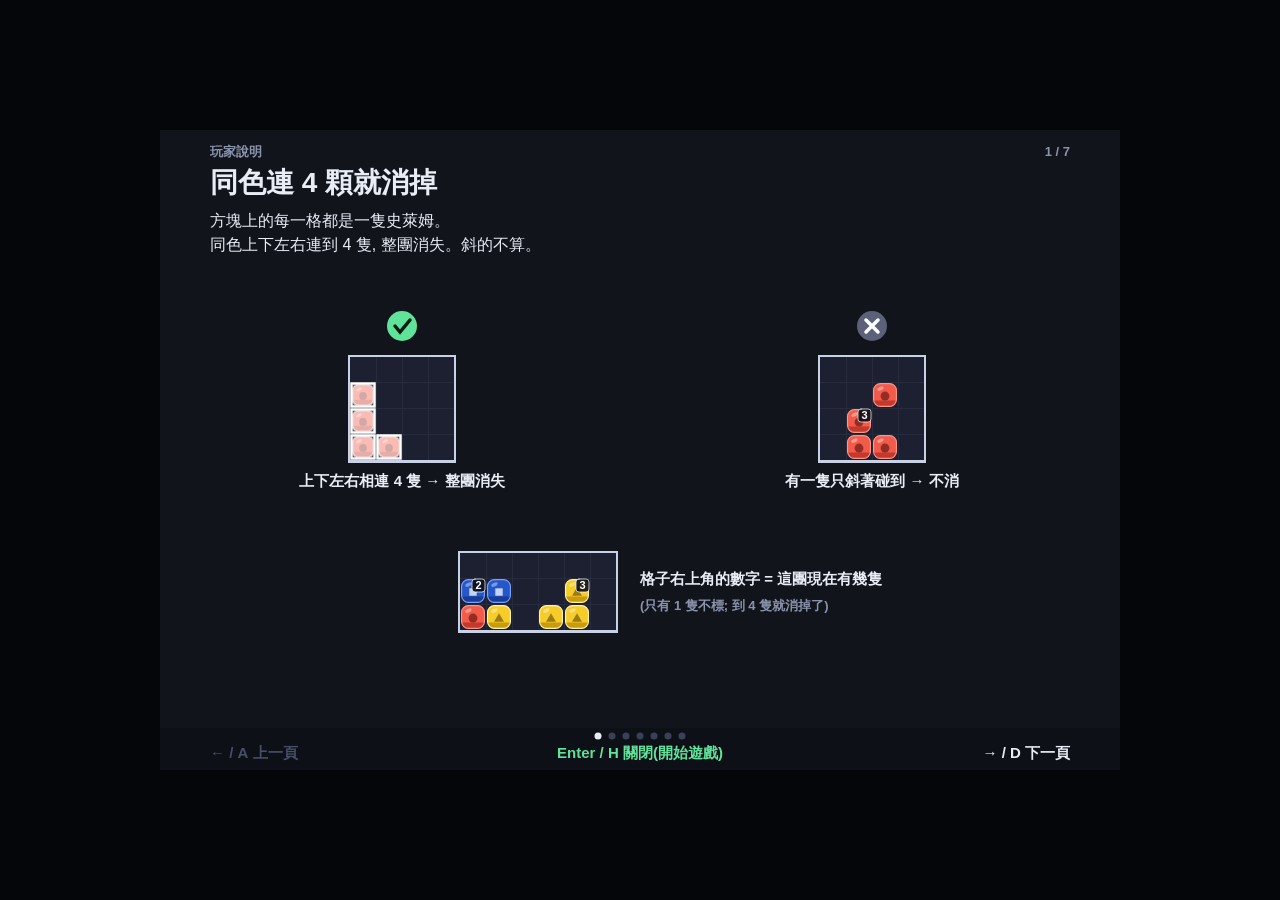
==== game/index.html @ 938ed3f3 "[other] [史萊姆擴張] 專案初始納管, 含 v13 可玩版本與歷次規格、討論、試玩回饋 Co-Authored-By: Claude Opus 5.5 (1M context) <norepl" ====
<!DOCTYPE html>
<html lang="zh-Hant">
<head>
<meta charset="utf-8">
<title>史萊姆擴張 - Demo (spec v13)</title>
<link rel="stylesheet" href="style.css">
</head>
<body>
<div id="stage">
  <canvas id="game"></canvas>
</div>
<script src="art/art.js"></script>
<script src="game.js"></script>
</body>
</html>
---- game/style.css ----
html, body {
  margin: 0;
  padding: 0;
  width: 100%;
  height: 100%;
  background: #05060a;
  overflow: hidden;
}

#stage {
  width: 100%;
  height: 100%;
  display: flex;
  align-items: center;
  justify-content: center;
}

#game {
  display: block;
  background: #05060a;
  user-select: none;
}
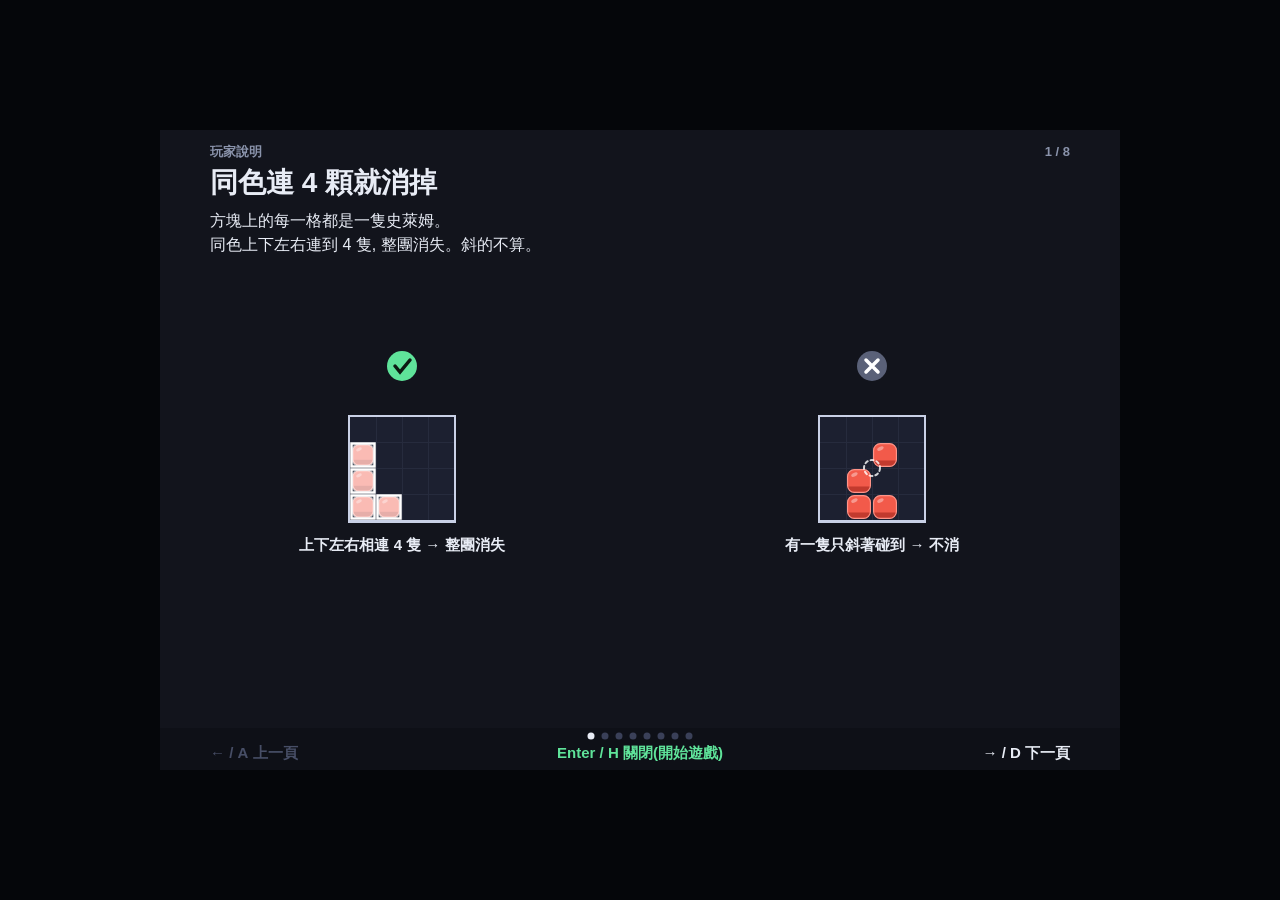
==== commit 36aad8bc: "[feat] [史萊姆擴張] v15 可試玩版本實作完成, 進入第 6 輪試玩 Co-Authored-By: Claude Opus 5.5 (1M context) <noreply@anthro" ====
--- a/game/index.html
+++ b/game/index.html
@@ -2,7 +2,7 @@
 <html lang="zh-Hant">
 <head>
 <meta charset="utf-8">
-<title>史萊姆擴張 - Demo (spec v13)</title>
+<title>史萊姆擴張 - Demo (spec v15)</title>
 <link rel="stylesheet" href="style.css">
 </head>
 <body>
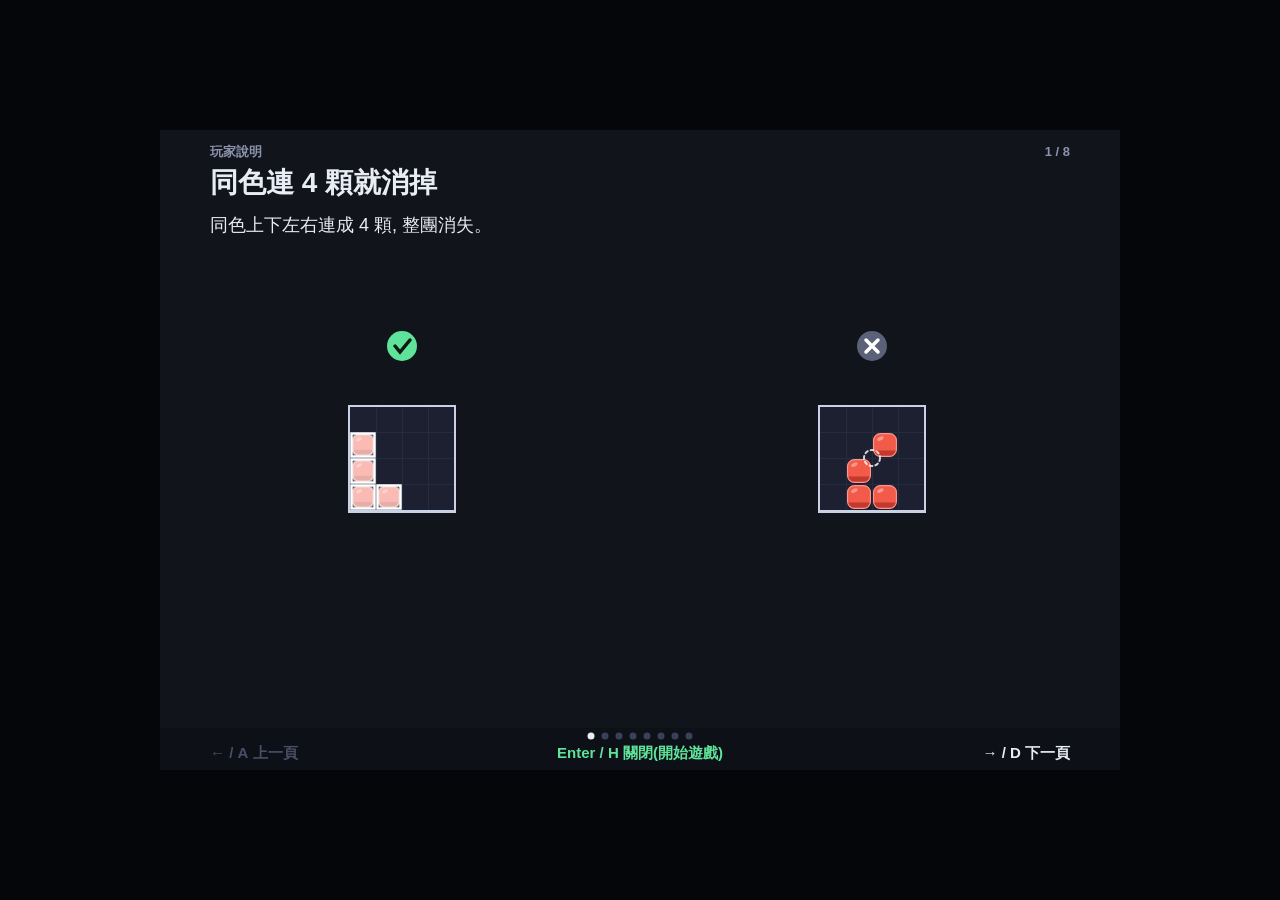
==== commit 27d642f0: "[feat] [史萊姆擴張] v18 可試玩版本實作完成, 進入第 7 輪試玩 Co-Authored-By: Claude Opus 5.5 (1M context) <noreply@anthro" ====
--- a/game/index.html
+++ b/game/index.html
@@ -2,7 +2,7 @@
 <html lang="zh-Hant">
 <head>
 <meta charset="utf-8">
-<title>史萊姆擴張 - Demo (spec v15)</title>
+<title>史萊姆擴張 - Demo (spec v18)</title>
 <link rel="stylesheet" href="style.css">
 </head>
 <body>
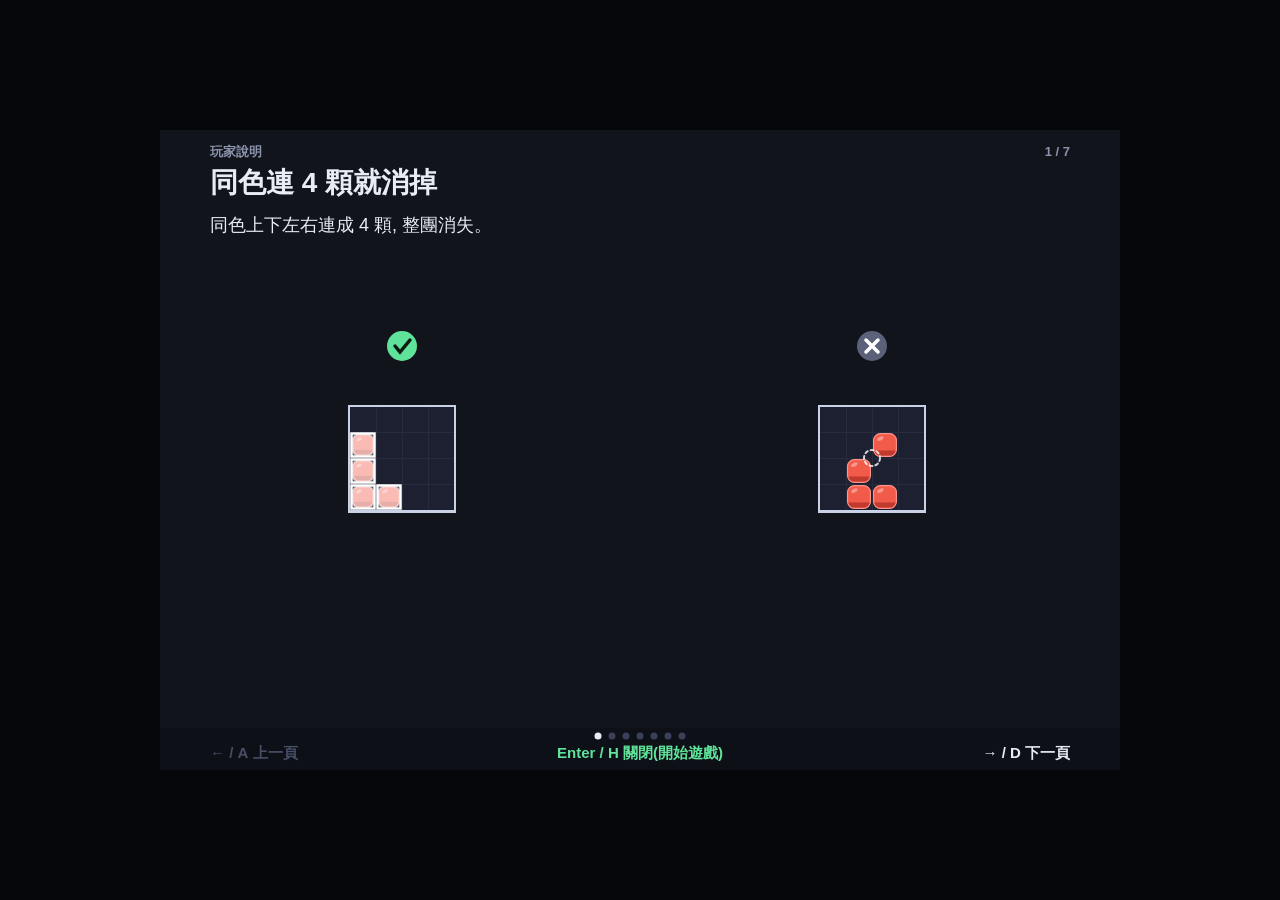
==== commit dfa692cd: "[feat] [史萊姆擴張] v22 可試玩版本實作完成, 進入第 9 輪試玩 Co-Authored-By: Claude Opus 5.5 <noreply@anthropic.com>" ====
--- a/game/index.html
+++ b/game/index.html
@@ -2,7 +2,7 @@
 <html lang="zh-Hant">
 <head>
 <meta charset="utf-8">
-<title>史萊姆擴張 - Demo (spec v18)</title>
+<title>史萊姆擴張 - Demo (spec v22)</title>
 <link rel="stylesheet" href="style.css">
 </head>
 <body>
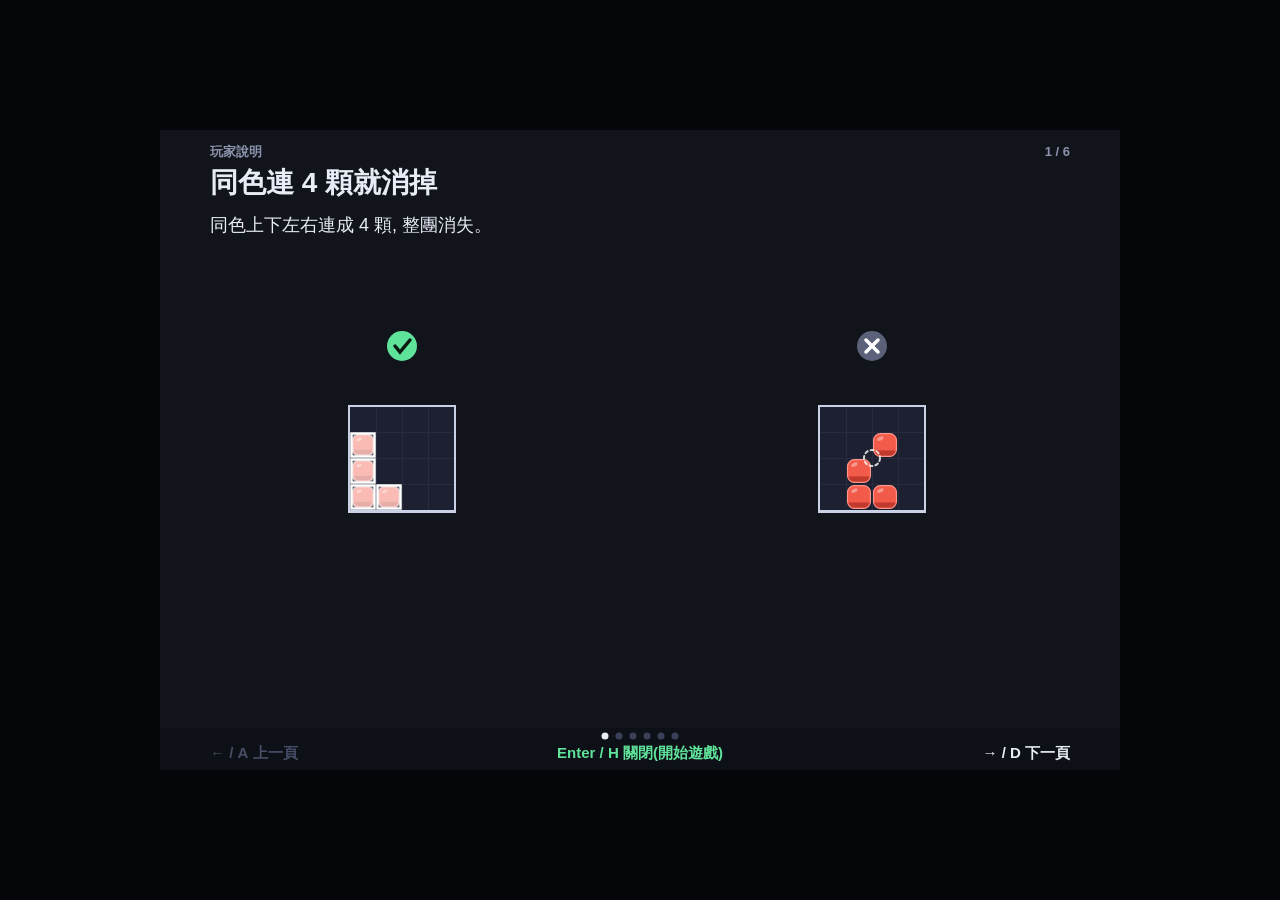
==== commit 3bd1013f: "[feat] [史萊姆擴張] v25 可試玩版本實作完成, 進入第 10 輪試玩 Co-Authored-By: Claude Opus 5.5 <noreply@anthropic.com>" ====
--- a/game/index.html
+++ b/game/index.html
@@ -2,7 +2,7 @@
 <html lang="zh-Hant">
 <head>
 <meta charset="utf-8">
-<title>史萊姆擴張 - Demo (spec v22)</title>
+<title>史萊姆擴張 - Demo (spec v25)</title>
 <link rel="stylesheet" href="style.css">
 </head>
 <body>
